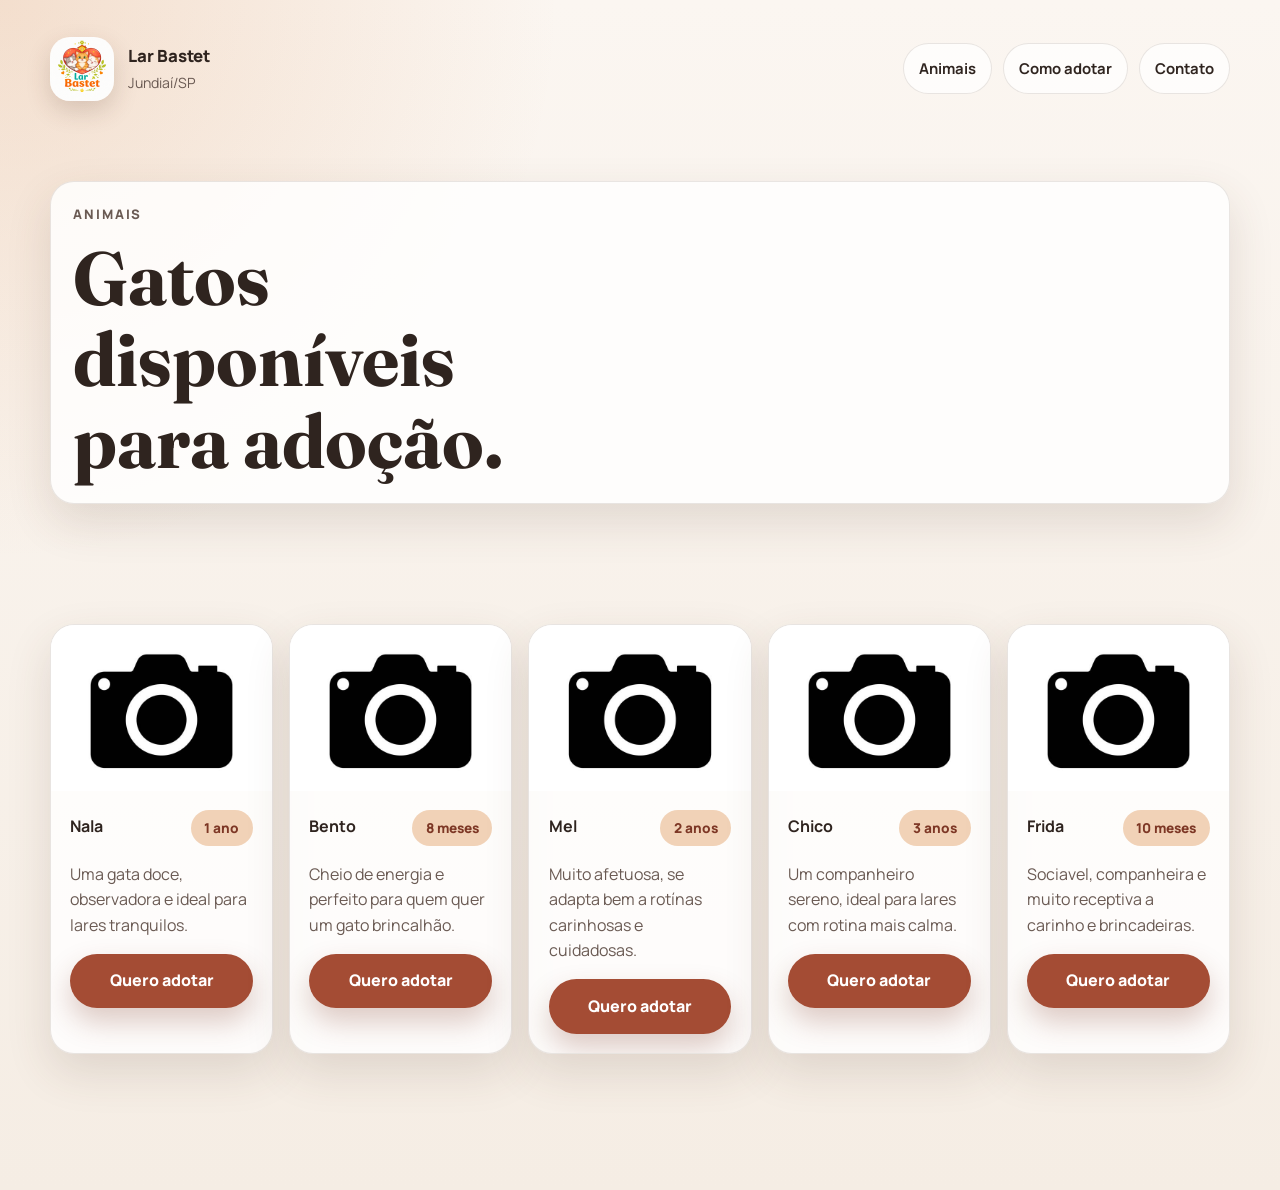
==== animais.html @ f84b98c5 "Add files via upload" ====
<!DOCTYPE html>
<html lang="pt-BR">
<head>
  <meta charset="UTF-8">
  <meta name="viewport" content="width=device-width, initial-scale=1.0">
  <title>Animais | Lar Bastet</title>
  <link rel="preconnect" href="https://fonts.googleapis.com">
  <link rel="preconnect" href="https://fonts.gstatic.com" crossorigin>
  <link
    href="https://fonts.googleapis.com/css2?family=Fraunces:wght@600;700&family=Manrope:wght@400;500;600;700;800&display=swap"
    rel="stylesheet"
  >
  <link rel="stylesheet" href="./src/css/style.css">
</head>
<body>
  <header class="site-header">
    <div class="container topbar">
      <a class="brand" href="./index.html">
        <img src="./src/img/Logo.png" alt="Logo do Lar Bastet" class="brand-logo">
        <div class="brand-copy">
          <strong>Lar Bastet</strong>
          <span>Jundiaí/SP</span>
        </div>
      </a>

      <nav class="main-nav" aria-label="Principal">
        <a href="./animais.html">Animais</a>
        <a href="./como-adotar.html">Como adotar</a>
        <a href="./contato.html">Contato</a>
      </nav>
    </div>
  </header>

  <main class="page-main">
    <section class="page-hero">
      <div class="container page-panel">
        <div>
          <p class="eyebrow">Animais</p>
          <h1>Gatos disponíveis para adoção.</h1>
        </div>
      </div>
    </section>

    <section class="section">
      <div class="container cat-grid">
        <article class="cat-card">
          <img src="./src/img/imagemEx.jpg" alt="Gata Nala">
          <div class="cat-card-content">
            <div class="cat-card-header">
              <h3>Nala</h3>
              <span>1 ano</span>
            </div>
            <p>Uma gata doce, observadora e ideal para lares tranquilos.</p>
            <a class="button button-primary button-full" href="./como-adotar.html">Quero adotar</a>
          </div>
        </article>

        <article class="cat-card">
          <img src="./src/img/imagemEx.jpg" alt="Gato Bento">
          <div class="cat-card-content">
            <div class="cat-card-header">
              <h3>Bento</h3>
              <span>8 meses</span>
            </div>
            <p>Cheio de energia e perfeito para quem quer um gato brincalhão.</p>
            <a class="button button-primary button-full" href="./como-adotar.html">Quero adotar</a>
          </div>
        </article>

        <article class="cat-card">
          <img src="./src/img/imagemEx.jpg" alt="Gata Mel">
          <div class="cat-card-content">
            <div class="cat-card-header">
              <h3>Mel</h3>
              <span>2 anos</span>
            </div>
            <p>Muito afetuosa, se adapta bem a rotínas carinhosas e cuidadosas.</p>
            <a class="button button-primary button-full" href="./como-adotar.html">Quero adotar</a>
          </div>
        </article>

        <article class="cat-card">
          <img src="./src/img/imagemEx.jpg" alt="Gato Chico">
          <div class="cat-card-content">
            <div class="cat-card-header">
              <h3>Chico</h3>
              <span>3 anos</span>
            </div>
            <p>Um companheiro sereno, ideal para lares com rotina mais calma.</p>
            <a class="button button-primary button-full" href="./como-adotar.html">Quero adotar</a>
          </div>
        </article>

        <article class="cat-card">
          <img src="./src/img/imagemEx.jpg" alt="Gata Frida">
          <div class="cat-card-content">
            <div class="cat-card-header">
              <h3>Frida</h3>
              <span>10 meses</span>
            </div>
            <p>Sociavel, companheira e muito receptiva a carinho e brincadeiras.</p>
            <a class="button button-primary button-full" href="./como-adotar.html">Quero adotar</a>
          </div>
        </article>
      </div>
    </section>
  </main>
</body>
</html>
---- src/css/style.css ----
:root {
  --bg: #f8f2eb;
  --surface: #fffaf5;
  --surface-strong: #fff;
  --surface-muted: #f1e6db;
  --text: #2f241f;
  --text-soft: #6a5a53;
  --line: rgba(79, 52, 38, 0.12);
  --primary: #a44c34;
  --primary-dark: #7d3725;
  --accent: #d98b4f;
  --accent-soft: #f1d2b7;
  --success: #294d43;
  --shadow: 0 18px 45px rgba(86, 55, 42, 0.14);
  --radius-sm: 16px;
  --radius-md: 24px;
  --radius-lg: 36px;
  --container: 1180px;
}

* {
  box-sizing: border-box;
  margin: 0;
  padding: 0;
}

html {
  scroll-behavior: smooth;
}

body {
  min-width: 320px;
  background:
    radial-gradient(circle at top left, rgba(217, 139, 79, 0.22), transparent 32%),
    linear-gradient(180deg, #fbf6f1 0%, #f5ede4 100%);
  color: var(--text);
  font-family: "Manrope", sans-serif;
  line-height: 1.6;
}

img {
  display: block;
  max-width: 100%;
}

a {
  color: inherit;
  text-decoration: none;
}

button,
input,
textarea {
  font: inherit;
}

.container {
  width: min(calc(100% - 2rem), var(--container));
  margin: 0 auto;
}

.site-header {
  padding: 1rem 0 2.5rem;
}

.topbar {
  display: flex;
  flex-direction: column;
  gap: 1rem;
  padding: 1rem 0 1.5rem;
}

.brand {
  display: inline-flex;
  align-items: center;
  gap: 0.9rem;
  width: fit-content;
}

.brand-logo {
  width: 64px;
  height: 64px;
  border-radius: 20px;
  object-fit: cover;
  box-shadow: 0 10px 24px rgba(84, 50, 34, 0.18);
}

.brand-copy {
  display: flex;
  flex-direction: column;
  gap: 0.1rem;
}

.brand-copy strong {
  font-size: 1.05rem;
  font-weight: 800;
}

.brand-copy span {
  color: var(--text-soft);
  font-size: 0.88rem;
}

.main-nav {
  display: grid;
  grid-template-columns: repeat(3, minmax(0, 1fr));
  gap: 0.65rem;
}

.main-nav a {
  border: 1px solid var(--line);
  border-radius: 999px;
  background: rgba(255, 255, 255, 0.72);
  padding: 0.8rem 0.95rem;
  text-align: center;
  font-size: 0.93rem;
  font-weight: 700;
  transition: transform 0.25s ease, background-color 0.25s ease, border-color 0.25s ease;
}

.main-nav a:hover,
.main-nav a:focus-visible {
  background: var(--surface-strong);
  border-color: rgba(164, 76, 52, 0.3);
  transform: translateY(-2px);
}

.hero {
  display: grid;
  gap: 1.5rem;
}

.hero-copy,
.hero-panel {
  border-radius: var(--radius-lg);
  backdrop-filter: blur(6px);
}

.hero-copy {
  padding: 1.75rem;
  background: linear-gradient(145deg, rgba(255, 248, 241, 0.95), rgba(252, 242, 232, 0.88));
  box-shadow: var(--shadow);
}

.eyebrow {
  margin-bottom: 0.75rem;
  color: var(--primary);
  font-size: 0.82rem;
  font-weight: 800;
  letter-spacing: 0.14em;
  text-transform: uppercase;
}

h1,
h2 {
  font-family: "Fraunces", serif;
  line-height: 1.08;
}

h1 {
  font-size: clamp(2.3rem, 6vw, 4.7rem);
  max-width: 11ch;
}

h2 {
  font-size: clamp(1.8rem, 5vw, 3.1rem);
}

.hero-text,
.section-heading p:last-child,
.about-card p,
.cat-card p,
.adoption-steps p,
.support-box p,
.footer-contact p,
.page-panel p,
.contact-card p,
.donation-card p,
.form-card p {
  color: var(--text-soft);
}

.hero-text {
  max-width: 60ch;
  margin-top: 1rem;
  font-size: 1rem;
}

.hero-actions {
  display: flex;
  flex-direction: column;
  gap: 0.85rem;
  margin-top: 1.5rem;
}

.button {
  display: inline-flex;
  align-items: center;
  justify-content: center;
  min-height: 3.25rem;
  border-radius: 999px;
  padding: 0.85rem 1.35rem;
  border: 1px solid transparent;
  font-weight: 800;
  transition: transform 0.25s ease, box-shadow 0.25s ease, background-color 0.25s ease;
}

.button:hover,
.button:focus-visible {
  transform: translateY(-2px);
}

.button-primary {
  background: var(--primary);
  color: #fff;
  box-shadow: 0 14px 28px rgba(125, 55, 37, 0.25);
}

.button-primary:hover,
.button-primary:focus-visible {
  background: var(--primary-dark);
}

.button-secondary {
  border-color: rgba(164, 76, 52, 0.22);
  background: rgba(255, 255, 255, 0.7);
  color: var(--text);
}

.button-accent {
  background: var(--accent);
  color: #fff;
  box-shadow: 0 12px 24px rgba(217, 139, 79, 0.24);
}

.button-full {
  width: 100%;
}

.hero-highlights {
  display: grid;
  gap: 0.9rem;
  margin-top: 1.5rem;
  list-style: none;
}

.hero-highlights li {
  padding: 1rem 1.1rem;
  border: 1px solid rgba(164, 76, 52, 0.12);
  border-radius: var(--radius-sm);
  background: rgba(255, 255, 255, 0.64);
}

.hero-highlights strong,
.cat-card h3,
.about-card h3,
.adoption-steps h3,
.contact-card h3,
.donation-card h3,
.form-card h3 {
  display: block;
  margin-bottom: 0.2rem;
  font-size: 1rem;
}

.hero-panel {
  display: grid;
  gap: 1rem;
}

.panel-card {
  padding: 1.4rem;
  border-radius: var(--radius-md);
  box-shadow: var(--shadow);
}

.panel-card-highlight {
  background: linear-gradient(165deg, var(--success), #1f3d35);
  color: #fff;
}

.panel-card-highlight p,
.panel-card-highlight .panel-label {
  color: rgba(255, 255, 255, 0.88);
}

.panel-label {
  display: inline-block;
  margin-bottom: 0.65rem;
  font-size: 0.84rem;
  font-weight: 800;
  letter-spacing: 0.08em;
  text-transform: uppercase;
}

.stats-card {
  display: grid;
  gap: 1rem;
  background: linear-gradient(180deg, rgba(255, 255, 255, 0.96), rgba(248, 237, 226, 0.9));
}

.stats-card strong {
  display: block;
  font-size: 1.75rem;
  font-weight: 800;
}

.stats-card span {
  color: var(--text-soft);
  font-size: 0.92rem;
}

.section {
  padding: 4rem 0;
}

.section-light {
  background: rgba(255, 252, 248, 0.72);
}

.section-heading {
  margin-bottom: 1.75rem;
}

.section-heading-inline {
  display: flex;
  flex-direction: column;
  gap: 1rem;
}

.text-link {
  width: fit-content;
  color: var(--primary);
  font-weight: 800;
}

.about-grid,
.cat-grid,
.adoption-steps,
.contact-grid,
.donation-grid {
  display: grid;
  gap: 1rem;
}

.about-card,
.cat-card,
.adoption-box,
.page-panel,
.contact-card,
.donation-card,
.form-card {
  border: 1px solid var(--line);
  border-radius: var(--radius-md);
  background: rgba(255, 255, 255, 0.82);
  box-shadow: var(--shadow);
}

.about-card {
  padding: 1.4rem;
}

.featured-section {
  background:
    radial-gradient(circle at right top, rgba(169, 87, 58, 0.08), transparent 26%),
    linear-gradient(180deg, rgba(245, 235, 224, 0.2), rgba(248, 244, 238, 0.65));
}

.cat-card {
  overflow: hidden;
}

.cat-card img {
  width: 100%;
  aspect-ratio: 4 / 3;
  object-fit: cover;
}

.cat-card-content {
  display: flex;
  flex-direction: column;
  gap: 0.95rem;
  padding: 1.2rem;
}

.cat-card-header {
  display: flex;
  align-items: center;
  justify-content: space-between;
  gap: 0.75rem;
}

.cat-card-header span {
  border-radius: 999px;
  background: var(--accent-soft);
  padding: 0.45rem 0.85rem;
  font-size: 0.85rem;
  font-weight: 800;
  color: var(--primary-dark);
}

.adoption-box {
  padding: 1.5rem;
}

.adoption-steps article {
  padding-top: 1.1rem;
}

.adoption-steps span {
  display: inline-flex;
  align-items: center;
  justify-content: center;
  width: 2.2rem;
  height: 2.2rem;
  margin-bottom: 0.85rem;
  border-radius: 999px;
  background: var(--primary);
  color: #fff;
  font-weight: 800;
}

.support-section {
  padding-top: 0;
}

.support-box {
  display: grid;
  gap: 1.5rem;
  padding: 1.6rem;
  border-radius: var(--radius-lg);
  background: linear-gradient(145deg, #342621, #54342a 58%, #a44c34 100%);
  color: #fff;
  box-shadow: var(--shadow);
}

.support-box .eyebrow,
.support-box p {
  color: rgba(255, 255, 255, 0.82);
}

.site-footer {
  padding: 2rem 0 2.8rem;
}

.footer-grid {
  display: grid;
  gap: 1.25rem;
  padding: 1.5rem;
  border: 1px solid var(--line);
  border-radius: var(--radius-lg);
  background: rgba(255, 250, 245, 0.88);
}

.brand-footer .brand-copy span {
  color: var(--text-soft);
}

.footer-links {
  display: grid;
  gap: 0.7rem;
}

.footer-links a,
.footer-contact a {
  color: var(--primary);
  font-weight: 700;
}

.page-main {
  padding-bottom: 3rem;
}

.page-hero {
  padding: 1rem 0 2rem;
}

.page-panel,
.form-card,
.donation-card,
.contact-card {
  padding: 1.4rem;
}

.page-panel {
  display: grid;
  gap: 1.2rem;
}

.contact-list,
.simple-list {
  display: grid;
  gap: 0.7rem;
  list-style: none;
}

.simple-list li,
.contact-list li {
  color: var(--text-soft);
}

.form-grid {
  display: grid;
  gap: 1rem;
}

.field {
  display: grid;
  gap: 0.45rem;
}

.field label {
  font-weight: 700;
}

.field input,
.field textarea {
  width: 100%;
  border: 1px solid rgba(79, 52, 38, 0.16);
  border-radius: 18px;
  background: #fff;
  padding: 0.95rem 1rem;
  color: var(--text);
}

.field textarea {
  min-height: 140px;
  resize: vertical;
}

.help-note {
  font-size: 0.92rem;
  color: var(--text-soft);
}

@media (min-width: 700px) {
  .site-header {
    padding-top: 1.3rem;
  }

  .hero-actions {
    flex-direction: row;
    flex-wrap: wrap;
  }

  .about-grid,
  .contact-grid,
  .donation-grid {
    grid-template-columns: repeat(2, minmax(0, 1fr));
  }

  .cat-grid {
    grid-template-columns: repeat(2, minmax(0, 1fr));
  }

  .adoption-steps {
    grid-template-columns: repeat(3, minmax(0, 1fr));
  }
}

@media (min-width: 960px) {
  .topbar {
    flex-direction: row;
    align-items: center;
    justify-content: space-between;
  }

  .main-nav {
    width: auto;
    grid-template-columns: repeat(3, auto);
  }

  .hero {
    grid-template-columns: minmax(0, 1.4fr) minmax(320px, 0.8fr);
    align-items: stretch;
  }

  .hero-copy {
    padding: 2.3rem;
  }

  .section {
    padding: 5.5rem 0;
  }

  .section-heading-inline {
    flex-direction: row;
    align-items: end;
    justify-content: space-between;
  }

  .about-grid {
    grid-template-columns: repeat(3, minmax(0, 1fr));
  }

  .cat-grid {
    grid-template-columns: repeat(3, minmax(0, 1fr));
  }

  .support-box,
  .footer-grid,
  .page-panel {
    grid-template-columns: 1.1fr 0.9fr;
    align-items: center;
  }
}

@media (min-width: 1180px) {
  .cat-grid {
    grid-template-columns: repeat(5, minmax(0, 1fr));
  }
}
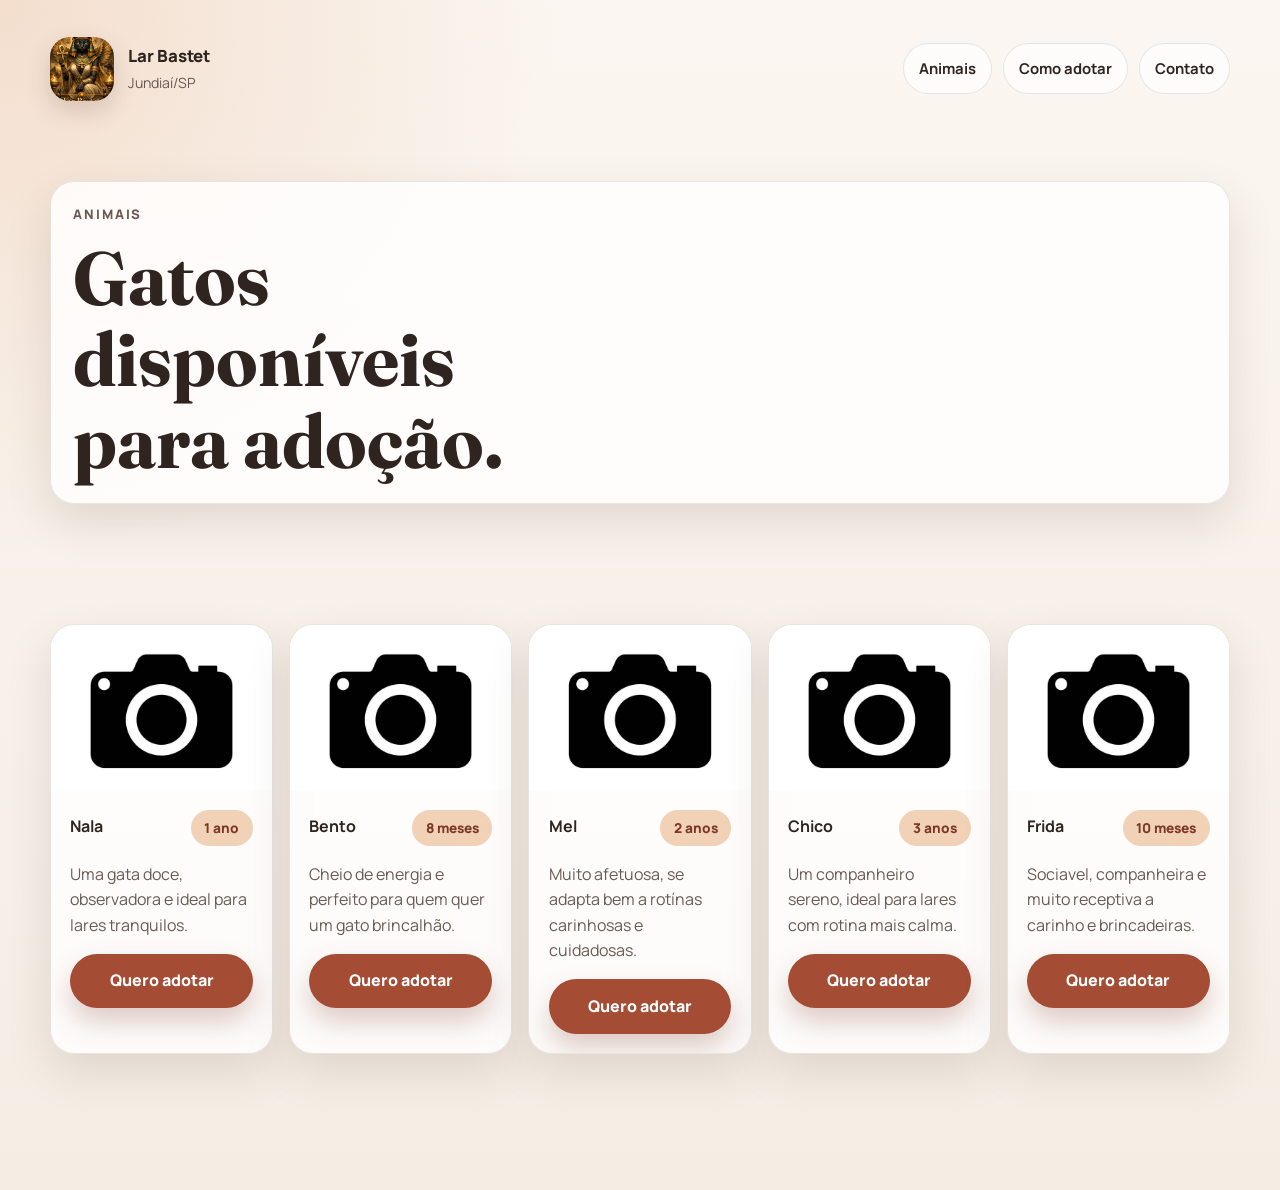
==== commit fb90d2e3: "Update logo image from PNG to JPEG format" ====
--- a/animais.html
+++ b/animais.html
@@ -4,6 +4,7 @@
   <meta charset="UTF-8">
   <meta name="viewport" content="width=device-width, initial-scale=1.0">
   <title>Animais | Lar Bastet</title>
+  <link rel="icon" type="image/png" sizes="32x32" href="./src/img/logo.jpeg">
   <link rel="preconnect" href="https://fonts.googleapis.com">
   <link rel="preconnect" href="https://fonts.gstatic.com" crossorigin>
   <link
@@ -16,7 +17,7 @@
   <header class="site-header">
     <div class="container topbar">
       <a class="brand" href="./index.html">
-        <img src="./src/img/Logo.png" alt="Logo do Lar Bastet" class="brand-logo">
+        <img src="./src/img/logo.jpeg" alt="Logo do Lar Bastet" class="brand-logo">
         <div class="brand-copy">
           <strong>Lar Bastet</strong>
           <span>Jundiaí/SP</span>
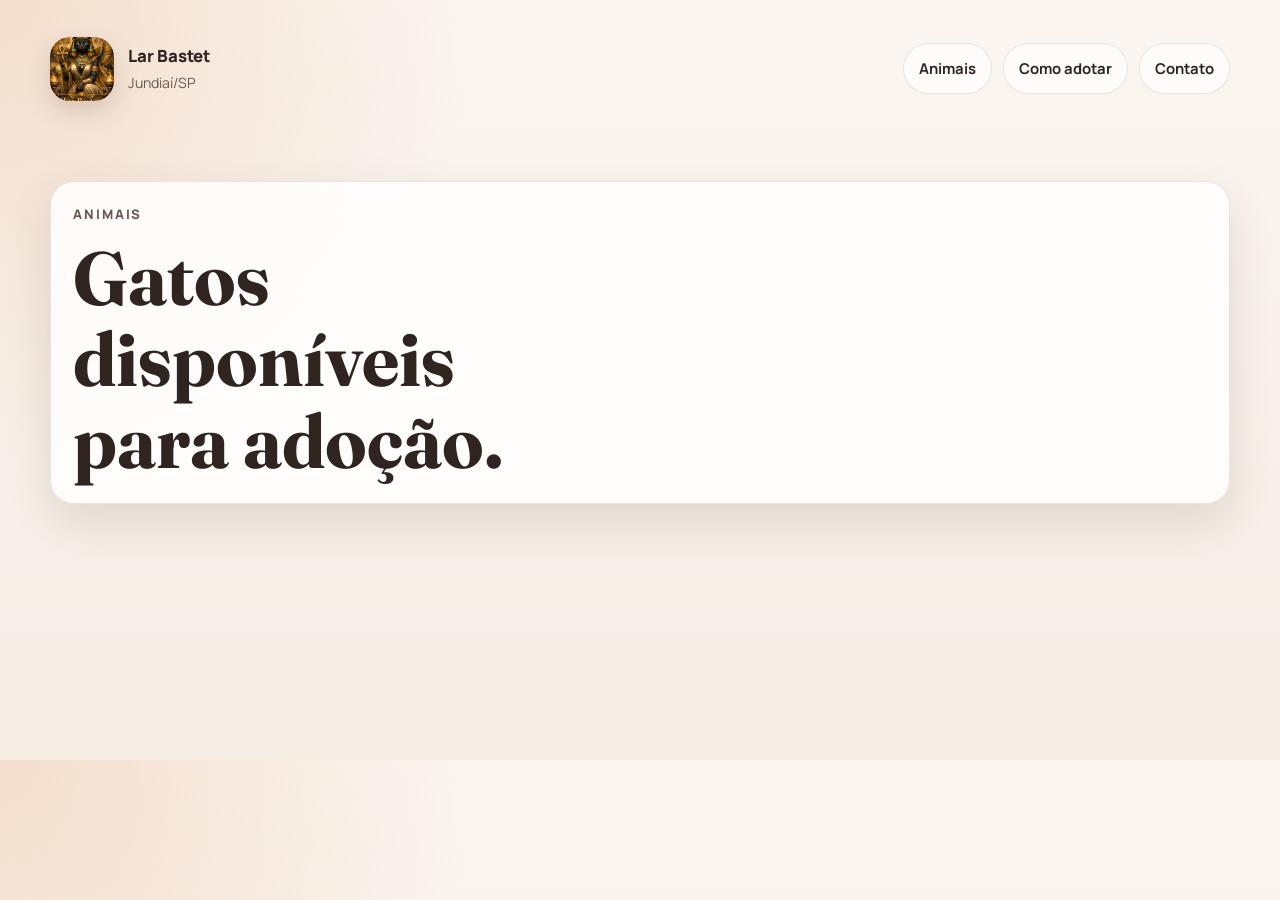
==== commit 56453fc8: "integrar backend com frontend" ====
--- a/animais.html
+++ b/animais.html
@@ -43,68 +43,35 @@
     </section>
 
     <section class="section">
-      <div class="container cat-grid">
-        <article class="cat-card">
-          <img src="./src/img/imagemEx.jpg" alt="Gata Nala">
-          <div class="cat-card-content">
-            <div class="cat-card-header">
-              <h3>Nala</h3>
-              <span>1 ano</span>
-            </div>
-            <p>Uma gata doce, observadora e ideal para lares tranquilos.</p>
-            <a class="button button-primary button-full" href="./como-adotar.html">Quero adotar</a>
-          </div>
-        </article>
-
-        <article class="cat-card">
-          <img src="./src/img/imagemEx.jpg" alt="Gato Bento">
-          <div class="cat-card-content">
-            <div class="cat-card-header">
-              <h3>Bento</h3>
-              <span>8 meses</span>
-            </div>
-            <p>Cheio de energia e perfeito para quem quer um gato brincalhão.</p>
-            <a class="button button-primary button-full" href="./como-adotar.html">Quero adotar</a>
-          </div>
-        </article>
-
-        <article class="cat-card">
-          <img src="./src/img/imagemEx.jpg" alt="Gata Mel">
-          <div class="cat-card-content">
-            <div class="cat-card-header">
-              <h3>Mel</h3>
-              <span>2 anos</span>
-            </div>
-            <p>Muito afetuosa, se adapta bem a rotínas carinhosas e cuidadosas.</p>
-            <a class="button button-primary button-full" href="./como-adotar.html">Quero adotar</a>
-          </div>
-        </article>
-
-        <article class="cat-card">
-          <img src="./src/img/imagemEx.jpg" alt="Gato Chico">
-          <div class="cat-card-content">
-            <div class="cat-card-header">
-              <h3>Chico</h3>
-              <span>3 anos</span>
-            </div>
-            <p>Um companheiro sereno, ideal para lares com rotina mais calma.</p>
-            <a class="button button-primary button-full" href="./como-adotar.html">Quero adotar</a>
-          </div>
-        </article>
-
-        <article class="cat-card">
-          <img src="./src/img/imagemEx.jpg" alt="Gata Frida">
-          <div class="cat-card-content">
-            <div class="cat-card-header">
-              <h3>Frida</h3>
-              <span>10 meses</span>
-            </div>
-            <p>Sociavel, companheira e muito receptiva a carinho e brincadeiras.</p>
-            <a class="button button-primary button-full" href="./como-adotar.html">Quero adotar</a>
-          </div>
-        </article>
+      <div class="container cat-grid" id="cat-grid">
       </div>
     </section>
+
+    <script>
+      fetch('http://127.0.0.1:8000/api/gatos/')
+        .then(res => res.json())
+        .then(gatos => {
+          const grid = document.getElementById('cat-grid');
+          gatos.forEach(gato => {
+            const sexo = gato.sexo === 'M' ? 'Macho' : 'Fêmea';
+            const idade = gato.idade ? gato.idade + ' ano(s)' : 'Idade desconhecida';
+            const foto = gato.foto ? 'http://127.0.0.1:8000/media/' + gato.foto : './src/img/imagemEx.jpg';
+            grid.innerHTML += `
+              <article class="cat-card">
+                <img src="${foto}" alt="Gato disponível">
+                <div class="cat-card-content">
+                  <div class="cat-card-header">
+                    <h3>${sexo} · ${gato.cor}</h3>
+                    <span>${idade}</span>
+                  </div>
+                  <p>${gato.descricao || 'Sem descrição.'}</p>
+                  <a class="button button-primary button-full" href="./como-adotar.html">Quero adotar</a>
+                </div>
+              </article>
+            `;
+          });
+        });
+    </script>
   </main>
 </body>
 </html>
